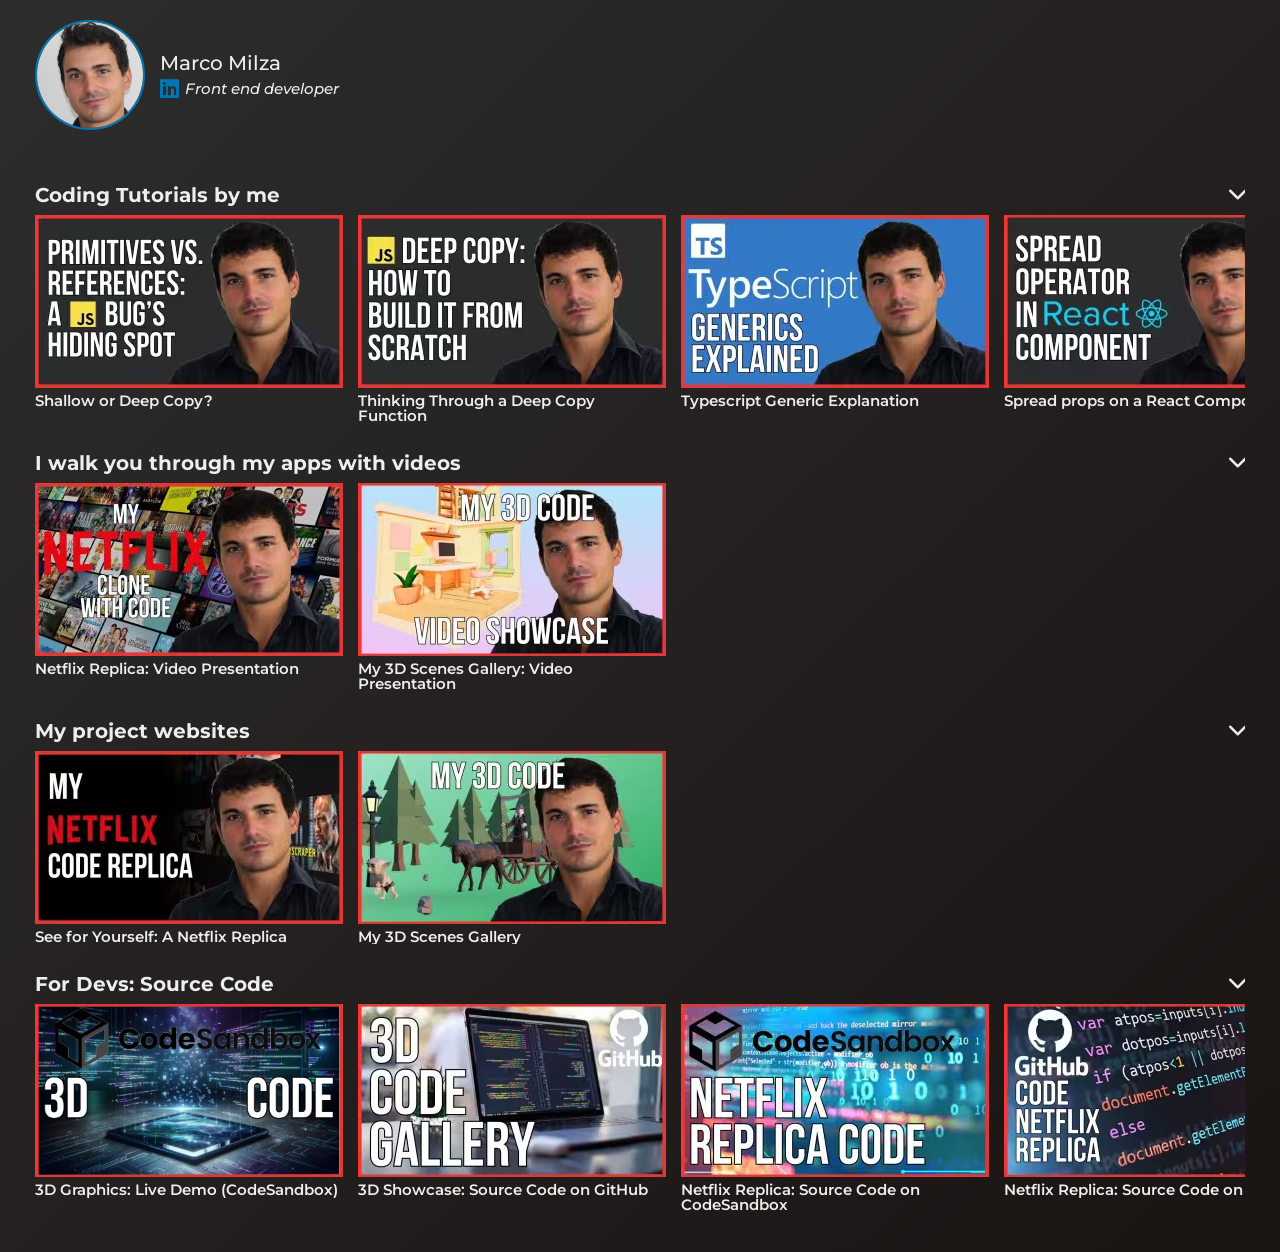
==== src/index.html @ f5a42f3e "Separate production code (src/) from docs, skills and dev tooling Co-Authored-By: Claude Sonnet 5.5 " ====
<!DOCTYPE html>
<html lang="en" dir="ltr">
  <head>
    <meta charset="utf-8" />
    <meta name="viewport" content="width=device-width, initial-scale=1" />
    <link rel="stylesheet" href="cssLoad.css" />
  </head>
  <body>
    <header></header>
    <main></main>
    <script src="./js/data.js"></script>
    <script src="./js/main.js"></script>
  </body>
</html>
---- src/cssLoad.css ----
@import url('https://cdnjs.cloudflare.com/ajax/libs/font-awesome/6.0.0-beta3/css/all.min.css');
@import url('css/mainContainers.css');
@import url('css/colors.css');
@import url('css/resets.css');
@import url('css/header.css');
@import url('css/myImg.css');
@import url('css/btns.css');
@import url('css/accordion.css');
@import url('css/modal.css');
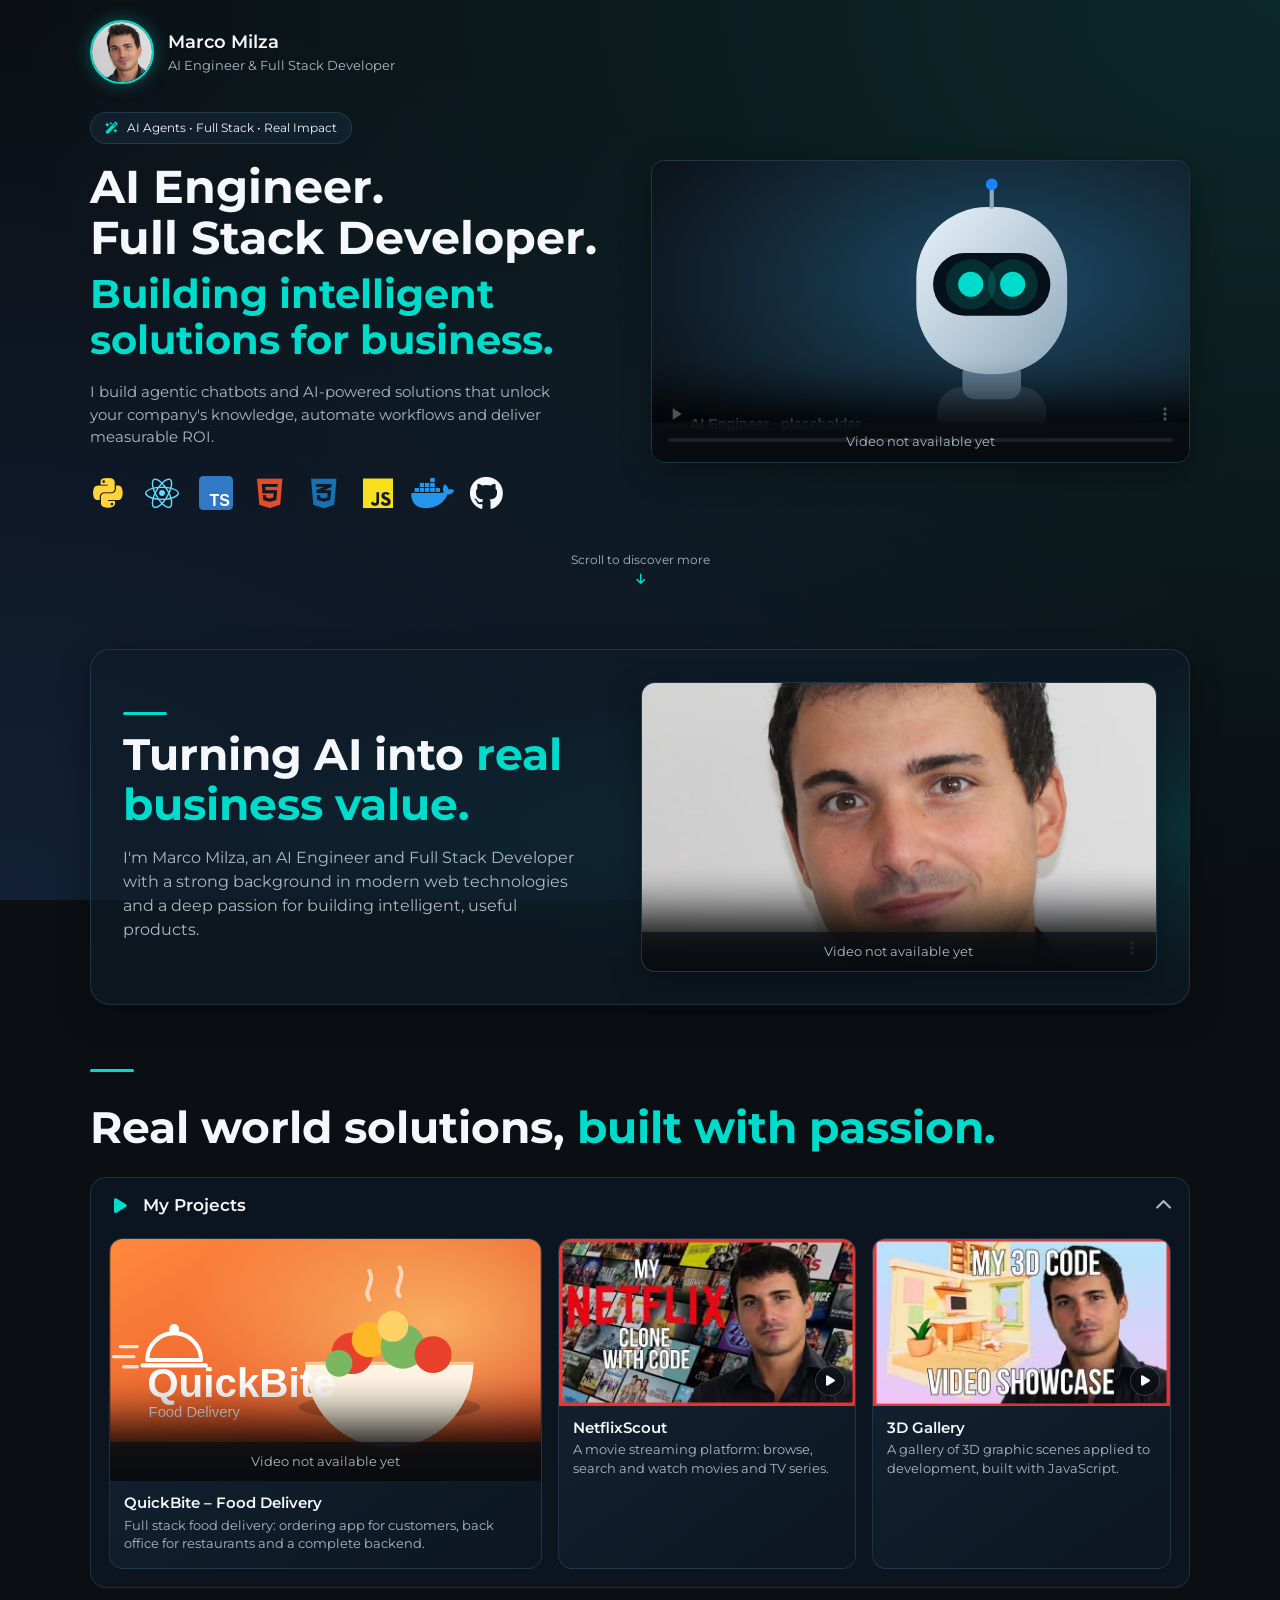
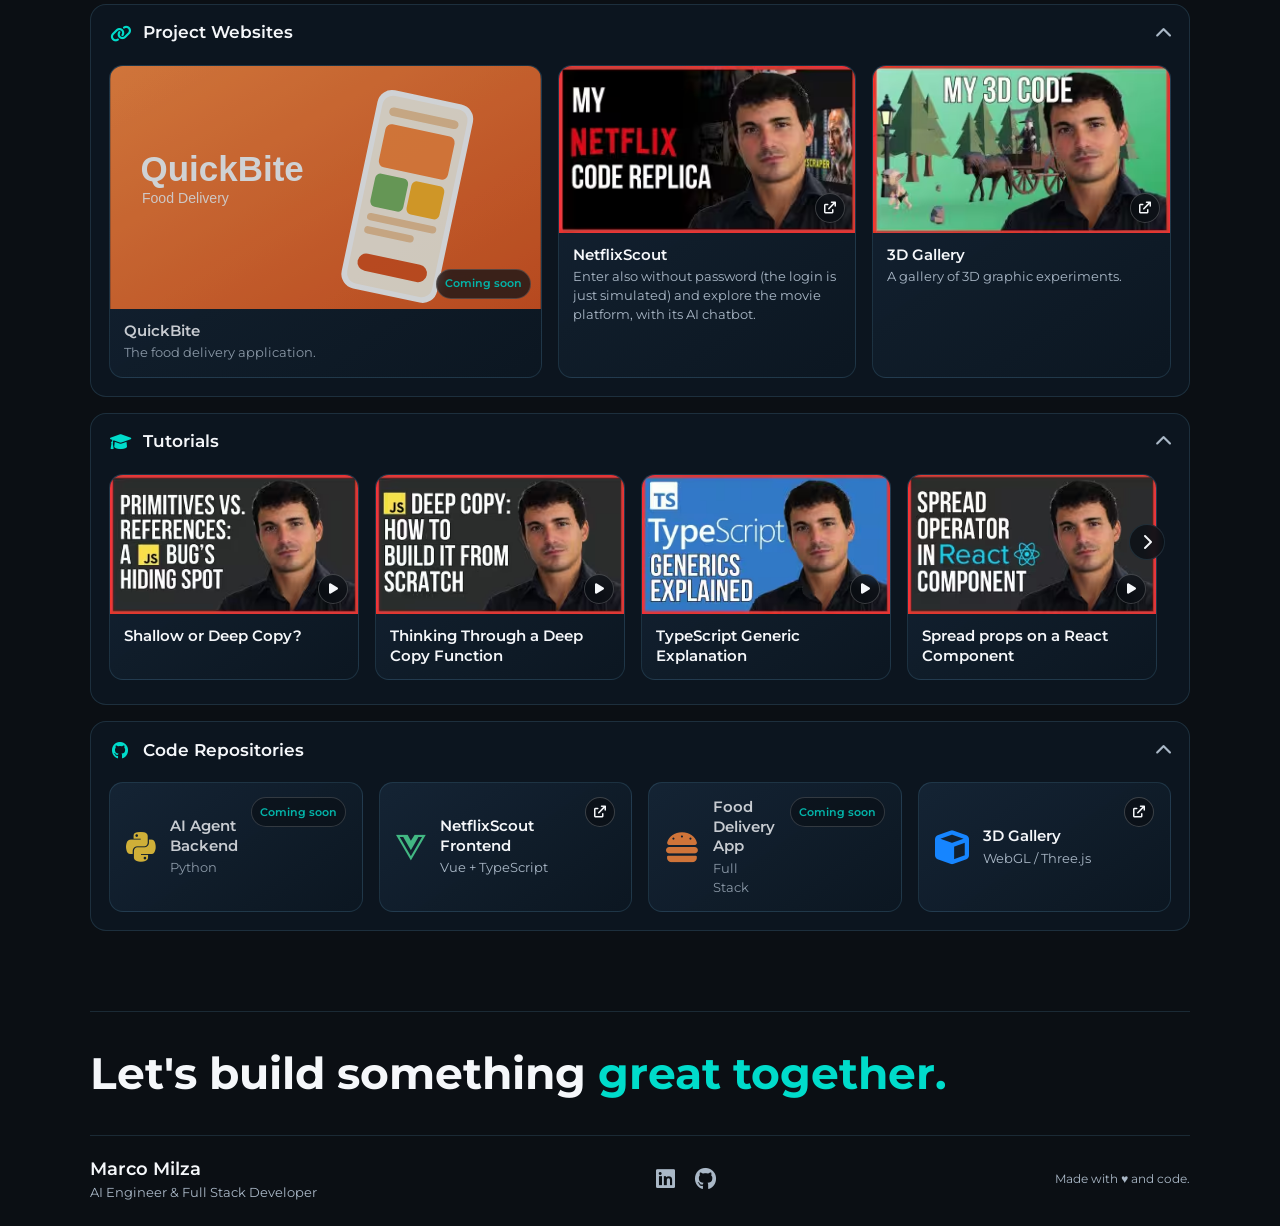
==== commit e1352e53: "Redesign as narrative AI portfolio with video sequence Co-Authored-By: Claude Sonnet 5.5 <noreply@an" ====
--- a/src/index.html
+++ b/src/index.html
@@ -8,7 +8,11 @@
   <body>
     <header></header>
     <main></main>
+    <footer></footer>
     <script src="./js/data.js"></script>
+    <script src="./js/components.js"></script>
+    <script src="./js/accordion.js"></script>
+    <script src="./js/media.js"></script>
     <script src="./js/main.js"></script>
   </body>
 </html>
--- a/src/cssLoad.css
+++ b/src/cssLoad.css
@@ -1,9 +1,12 @@
 @import url('https://cdnjs.cloudflare.com/ajax/libs/font-awesome/6.0.0-beta3/css/all.min.css');
-@import url('css/mainContainers.css');
 @import url('css/colors.css');
 @import url('css/resets.css');
+@import url('css/mainContainers.css');
 @import url('css/header.css');
-@import url('css/myImg.css');
-@import url('css/btns.css');
+@import url('css/hero.css');
+@import url('css/about.css');
+@import url('css/player.css');
 @import url('css/accordion.css');
+@import url('css/cards.css');
 @import url('css/modal.css');
+@import url('css/footer.css');
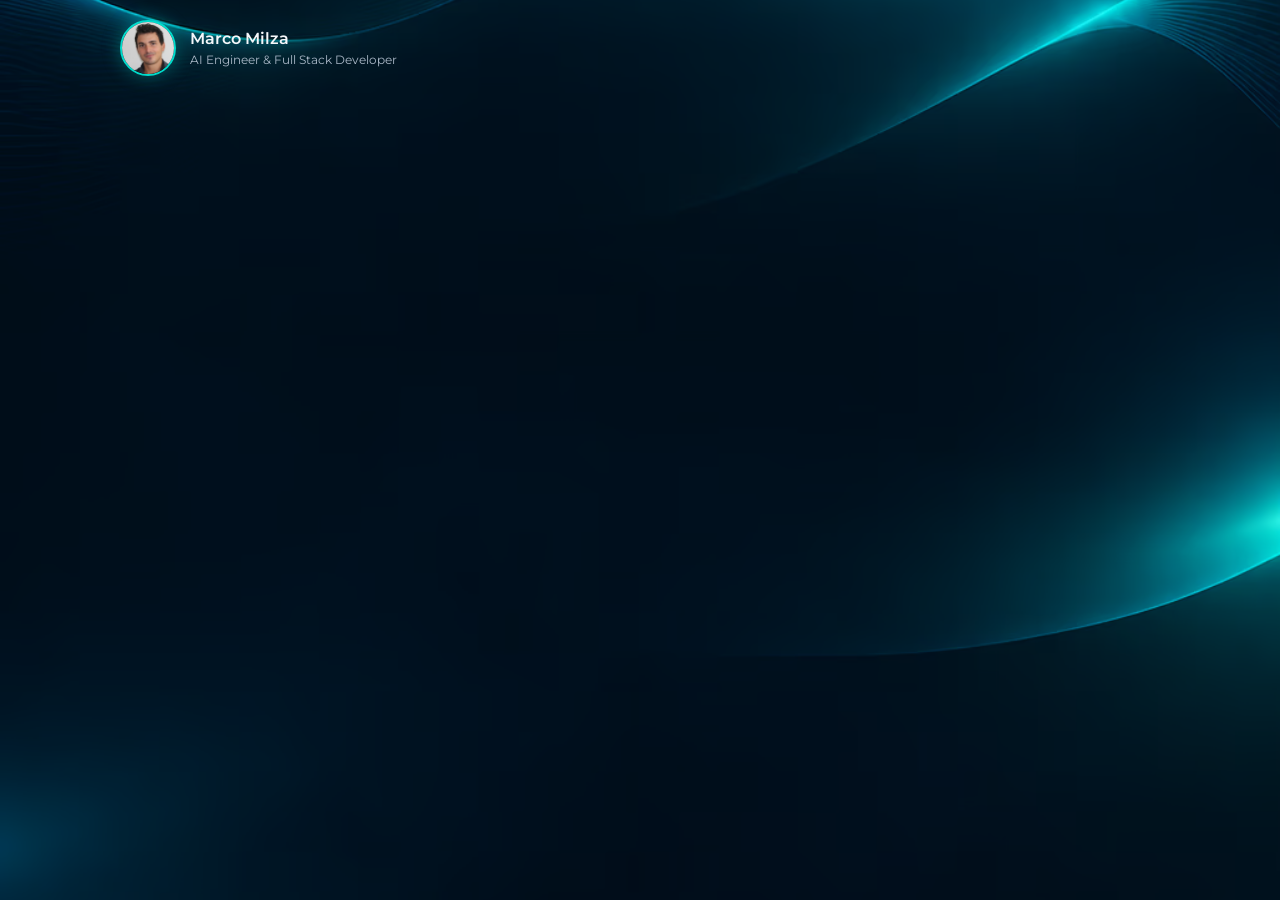
==== commit d7072f6d: "Split components.js into one file per component Accordion template and open/close logic live in comp" ====
--- a/src/index.html
+++ b/src/index.html
@@ -10,8 +10,30 @@
     <main></main>
     <footer></footer>
     <script src="./js/data.js"></script>
-    <script src="./js/components.js"></script>
-    <script src="./js/accordion.js"></script>
+    <script src="./js/components/HeadingComponent.js"></script>
+    <script src="./js/components/ChipComponent.js"></script>
+    <script src="./js/components/HeaderComponent.js"></script>
+    <script src="./js/components/PhotoModalComponent.js"></script>
+    <script src="./js/components/PlayerComponent.js"></script>
+    <script src="./js/components/TechIconComponent.js"></script>
+    <script src="./js/components/HeroComponent.js"></script>
+    <script src="./js/components/AboutComponent.js"></script>
+    <script src="./js/components/CardBadgeComponent.js"></script>
+    <script src="./js/components/CardBodyComponent.js"></script>
+    <script src="./js/components/CardLinkComponent.js"></script>
+    <script src="./js/components/CoverCardComponent.js"></script>
+    <script src="./js/components/RepoCardComponent.js"></script>
+    <script src="./js/components/RowComponent.js"></script>
+    <script src="./js/components/CardListComponent.js"></script>
+    <script src="./js/components/SectionLabelComponent.js"></script>
+    <script src="./js/components/RowsAccordionComponent.js"></script>
+    <script src="./js/components/accordion/AccordionComponent.js"></script>
+    <script src="./js/components/accordion/AccordionBehavior.js"></script>
+    <script src="./js/components/ProjectsComponent.js"></script>
+    <script src="./js/components/ContactComponent.js"></script>
+    <script src="./js/components/FooterComponent.js"></script>
+    <script src="./js/components/VideoModalComponent.js"></script>
+    <script src="./js/components/ModalIframeComponent.js"></script>
     <script src="./js/media.js"></script>
     <script src="./js/main.js"></script>
   </body>
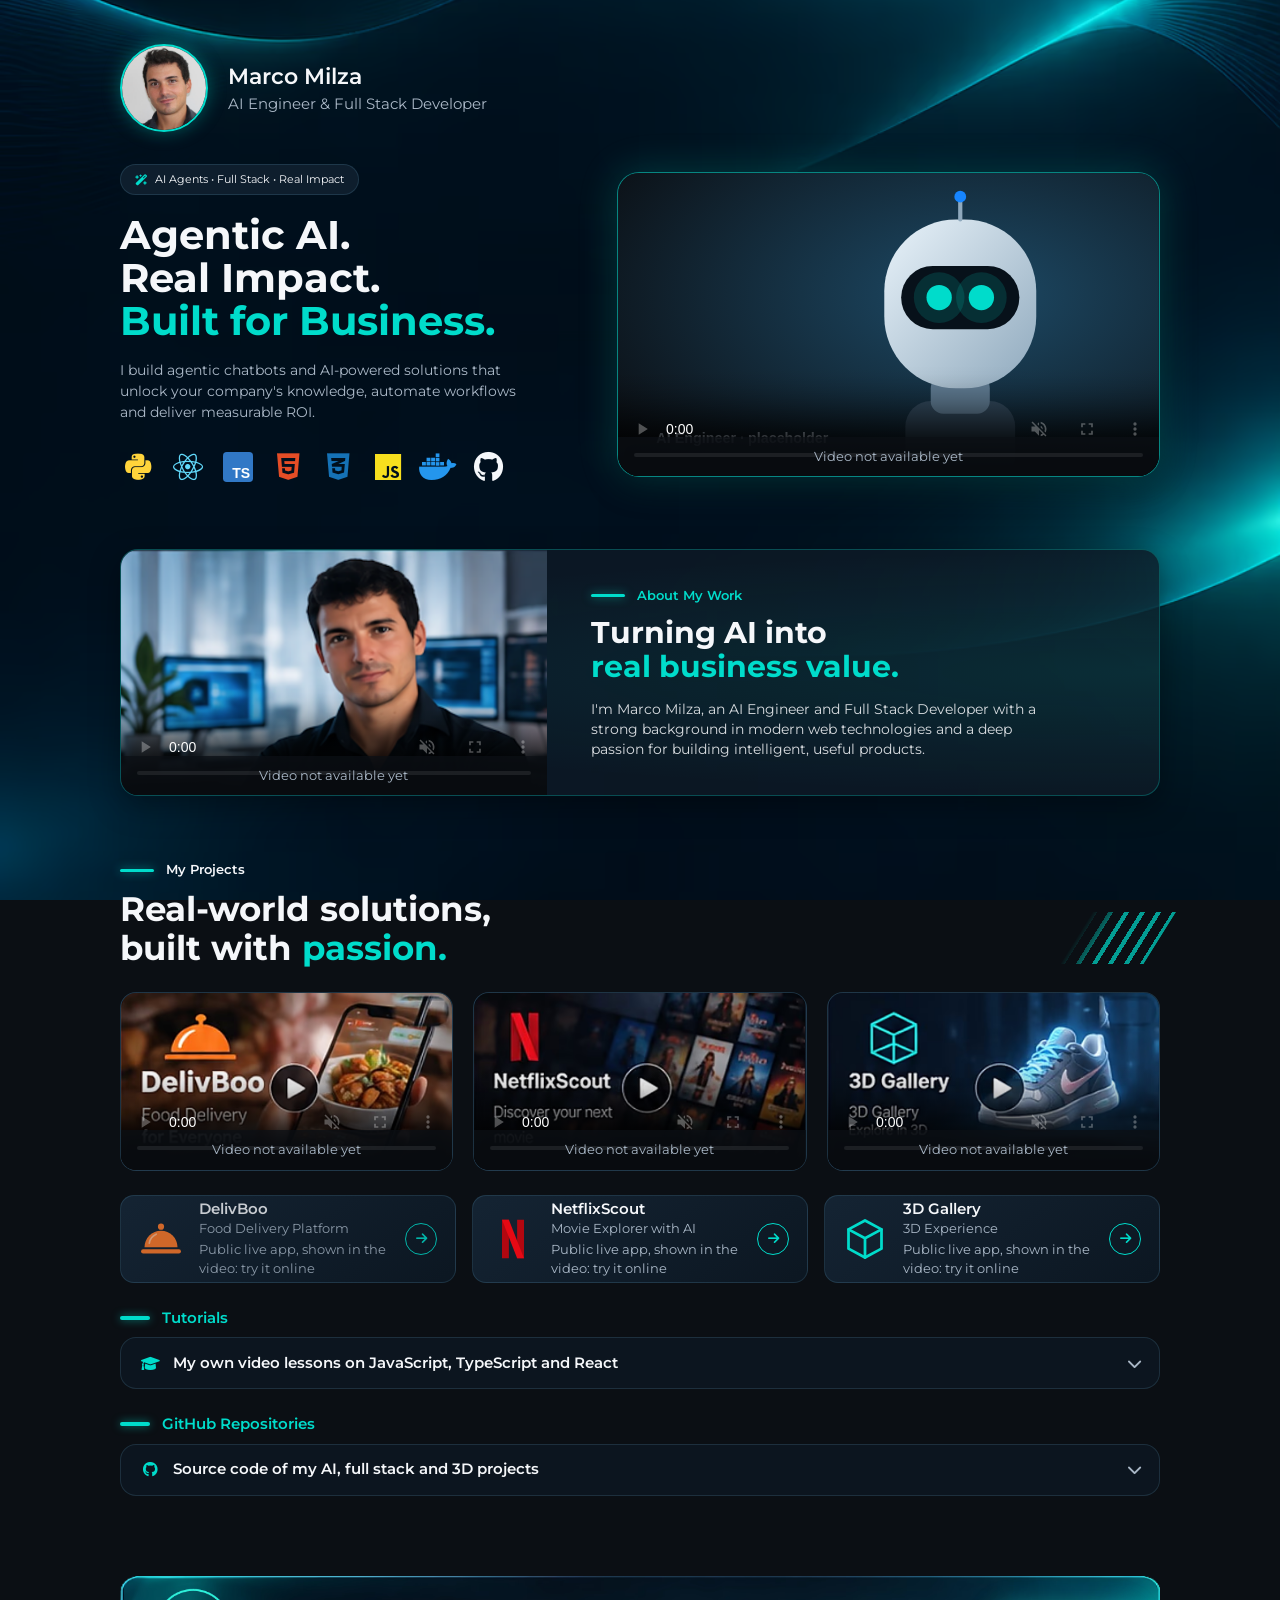
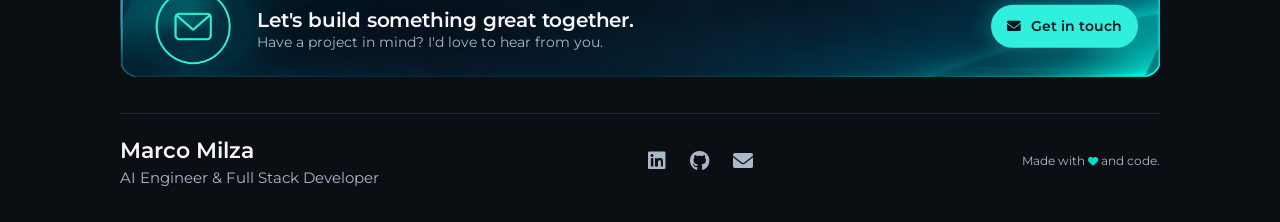
==== commit 1d066bed: "Preconnect to cdnjs to open the Font Awesome connection earlier Co-Authored-By: Claude Sonnet 5.5 <n" ====
--- a/src/index.html
+++ b/src/index.html
@@ -3,6 +3,7 @@
   <head>
     <meta charset="utf-8" />
     <meta name="viewport" content="width=device-width, initial-scale=1" />
+    <link rel="preconnect" href="https://cdnjs.cloudflare.com" crossorigin />
     <link rel="stylesheet" href="cssLoad.css" />
   </head>
   <body>
--- a/src/cssLoad.css
+++ b/src/cssLoad.css
@@ -8,5 +8,6 @@
 @import url('css/player.css');
 @import url('css/accordion.css');
 @import url('css/cards.css');
+@import url('css/rows.css');
 @import url('css/modal.css');
 @import url('css/footer.css');
